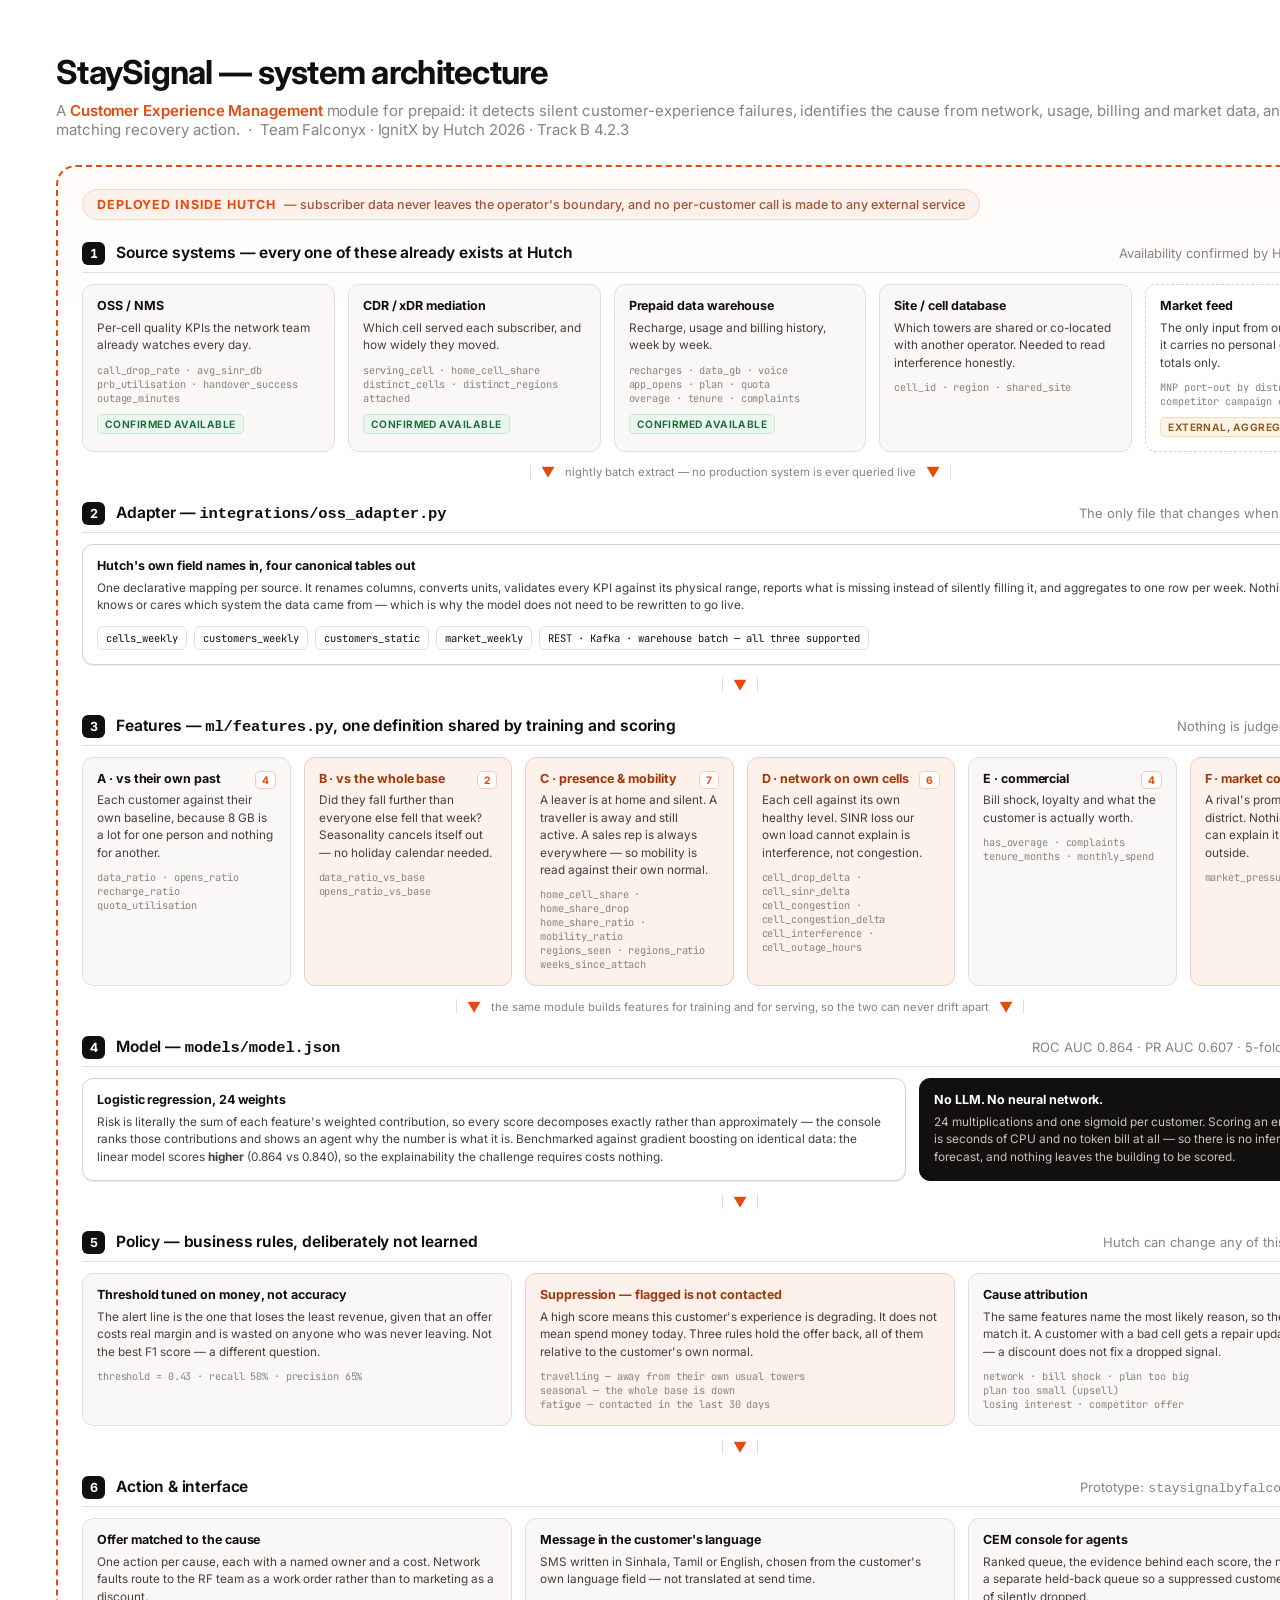
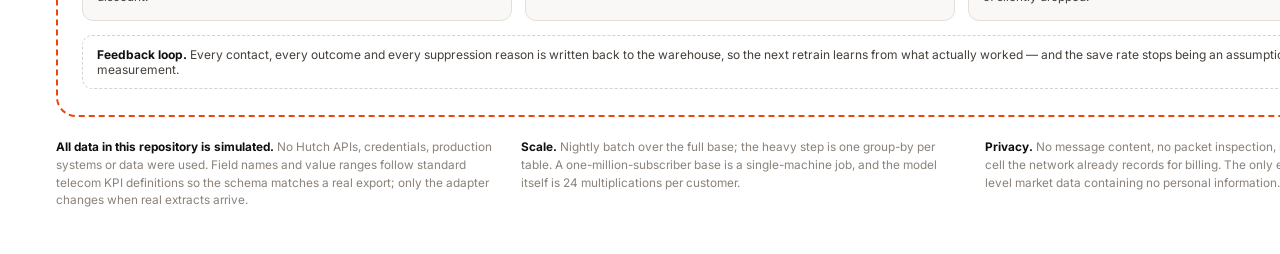
==== docs/architecture.html @ a152a298 "Initial commit" ====
<!doctype html>
<meta charset="utf-8">
<title>StaySignal — system architecture</title>
<link rel="preconnect" href="https://fonts.googleapis.com">
<link rel="preconnect" href="https://fonts.gstatic.com" crossorigin>
<link href="https://fonts.googleapis.com/css2?family=Inter:wght@400;500;600;700&family=JetBrains+Mono:wght@400;500&display=swap" rel="stylesheet">
<style>
  :root{
    --ink:#12100E; --body:#453F3A; --muted:#8A827B;
    --orange:#E8490B; --orange-soft:#FDF1EB;
    --line:#E4DED8; --panel:#FAF8F6; --paper:#FFFFFF;
  }
  *{box-sizing:border-box;margin:0;padding:0}
  body{
    width:1480px; background:var(--paper); color:var(--body);
    font-family:Inter,"Helvetica Neue",Arial,sans-serif;
    -webkit-font-smoothing:antialiased; padding:52px 56px 44px;
  }
  h1{font-size:33px; letter-spacing:-.022em; color:var(--ink); font-weight:700}
  .sub{font-size:15px; color:var(--muted); margin-top:9px; letter-spacing:-.005em}
  .sub b{color:var(--orange); font-weight:600}

  .boundary{
    margin-top:26px; border:2px dashed var(--orange); border-radius:20px;
    background:linear-gradient(180deg,#FFFCFB,#FFFFFF 180px); padding:22px 24px 26px;
  }
  .boundary-tag{
    display:inline-flex; align-items:center; gap:9px;
    font-size:12.5px; font-weight:700; letter-spacing:.07em; text-transform:uppercase;
    color:var(--orange); background:var(--orange-soft);
    border:1px solid #F6D3C3; border-radius:999px; padding:7px 14px;
  }
  .boundary-tag span{font-weight:500; text-transform:none; letter-spacing:0; color:#A8502F}

  .band{margin-top:22px}
  .band-h{
    display:flex; align-items:baseline; gap:11px; margin-bottom:11px;
    padding-bottom:7px; border-bottom:1px solid var(--line);
  }
  .n{
    flex:none; width:23px; height:23px; border-radius:6px;
    background:var(--ink); color:#fff; font-size:12.5px; font-weight:700;
    display:grid; place-items:center; font-variant-numeric:tabular-nums;
  }
  .band-h h2{font-size:15.5px; color:var(--ink); font-weight:650; letter-spacing:-.01em}
  .band-h p{font-size:13px; color:var(--muted); margin-left:auto; text-align:right}

  .row{display:grid; gap:13px}
  .c5{grid-template-columns:repeat(5,1fr)}
  .c6{grid-template-columns:repeat(6,1fr)}
  .c3{grid-template-columns:repeat(3,1fr)}
  .c2{grid-template-columns:1.72fr 1fr}

  .box{
    border:1px solid var(--line); border-radius:11px; background:var(--panel);
    padding:13px 14px 14px; min-height:0;
  }
  .box h3{
    font-size:12.5px; font-weight:700; color:var(--ink); letter-spacing:-.005em;
    line-height:1.25; margin-bottom:6px;
  }
  .box p{font-size:11.8px; line-height:1.48; color:var(--body)}
  .box .src{
    display:block; margin-top:8px; font-family:"JetBrains Mono",ui-monospace,monospace;
    font-size:10.3px; color:var(--muted); letter-spacing:-.01em;
  }
  .ok{
    display:inline-block; margin-top:9px; font-size:10.2px; font-weight:650;
    letter-spacing:.045em; text-transform:uppercase;
    color:#1C6B3A; background:#EAF6EE; border:1px solid #C8E6D3;
    border-radius:5px; padding:3px 7px;
  }
  .box.outside{background:#fff; border-style:dashed; border-color:#D8D1CA}
  .box.outside .ok{color:#8A5A1C; background:#FDF4E6; border-color:#EFDCBC}
  .box.lead{background:#fff; border-color:#D9D2CB; box-shadow:0 1px 0 #F1ECE7}
  .box.hot{background:var(--orange-soft); border-color:#F3CDBB}
  .box.hot h3{color:#A53607}
  .box.dark{background:var(--ink); border-color:var(--ink)}
  .box.dark h3{color:#fff}
  .box.dark p{color:#C9C2BB}

  .pills{display:flex; flex-wrap:wrap; gap:7px; margin-top:11px}
  .pill{
    font-family:"JetBrains Mono",ui-monospace,monospace; font-size:10.5px;
    color:var(--ink); background:#fff; border:1px solid var(--line);
    border-radius:6px; padding:4px 8px;
  }
  .count{
    float:right; font-size:10.3px; font-weight:700; color:var(--orange);
    background:#fff; border:1px solid #F3CDBB; border-radius:5px; padding:2px 6px;
    margin-left:6px;
  }
  .flow{
    display:flex; align-items:center; justify-content:center; gap:10px;
    margin:13px 0 2px; font-size:11.3px; color:var(--muted);
  }
  .flow i{
    display:block; width:1px; height:15px; background:var(--line);
  }
  .arrow{color:var(--orange); font-size:14px; line-height:1}

  .feedback{
    margin-top:14px; border:1px dashed #D8D1CA; border-radius:10px;
    padding:11px 14px; font-size:12px; color:var(--body); background:#fff;
  }
  .feedback b{color:var(--ink)}

  footer{
    margin-top:22px; display:flex; gap:26px; align-items:flex-start;
    font-size:11.8px; color:var(--muted); line-height:1.5;
  }
  footer div{flex:1}
  footer b{color:var(--ink)}
</style>

<h1>StaySignal — system architecture</h1>
<p class="sub">A <b>Customer Experience Management</b> module for prepaid: it detects silent
customer-experience failures, identifies the cause from network, usage, billing and market data,
and triggers the matching recovery action. &nbsp;·&nbsp; Team Falconyx · IgnitX by Hutch 2026 · Track B 4.2.3</p>

<div class="boundary">
  <div class="boundary-tag">Deployed inside Hutch
    <span>— subscriber data never leaves the operator's boundary, and no per-customer call is made to any external service</span>
  </div>

  <!-- 1 -->
  <div class="band">
    <div class="band-h"><div class="n">1</div><h2>Source systems — every one of these already exists at Hutch</h2>
      <p>Availability confirmed by Hutch IT, 1 Oct 2026</p></div>
    <div class="row c5">
      <div class="box"><h3>OSS / NMS</h3>
        <p>Per-cell quality KPIs the network team already watches every day.</p>
        <span class="src">call_drop_rate · avg_sinr_db<br>prb_utilisation · handover_success<br>outage_minutes</span>
        <span class="ok">confirmed available</span></div>
      <div class="box"><h3>CDR / xDR mediation</h3>
        <p>Which cell served each subscriber, and how widely they moved.</p>
        <span class="src">serving_cell · home_cell_share<br>distinct_cells · distinct_regions<br>attached</span>
        <span class="ok">confirmed available</span></div>
      <div class="box"><h3>Prepaid data warehouse</h3>
        <p>Recharge, usage and billing history, week by week.</p>
        <span class="src">recharges · data_gb · voice<br>app_opens · plan · quota<br>overage · tenure · complaints</span>
        <span class="ok">confirmed available</span></div>
      <div class="box"><h3>Site / cell database</h3>
        <p>Which towers are shared or co-located with another operator. Needed to read interference honestly.</p>
        <span class="src">cell_id · region · shared_site</span></div>
      <div class="box outside"><h3>Market feed</h3>
        <p>The only input from outside Hutch, and it carries no personal data — district totals only.</p>
        <span class="src">MNP port-out by district<br>competitor campaign calendar</span>
        <span class="ok">external, aggregate</span></div>
    </div>
  </div>

  <div class="flow"><i></i><span class="arrow">▼</span> nightly batch extract — no production system is ever queried live <span class="arrow">▼</span><i></i></div>

  <!-- 2 -->
  <div class="band">
    <div class="band-h"><div class="n">2</div><h2>Adapter — <code>integrations/oss_adapter.py</code></h2>
      <p>The only file that changes when real extracts arrive</p></div>
    <div class="row">
      <div class="box lead">
        <h3>Hutch's own field names in, four canonical tables out</h3>
        <p>One declarative mapping per source. It renames columns, converts units, validates every KPI
        against its physical range, reports what is missing instead of silently filling it, and aggregates
        to one row per week. Nothing downstream knows or cares which system the data came from — which is
        why the model does not need to be rewritten to go live.</p>
        <div class="pills">
          <span class="pill">cells_weekly</span><span class="pill">customers_weekly</span>
          <span class="pill">customers_static</span><span class="pill">market_weekly</span>
          <span class="pill">REST · Kafka · warehouse batch — all three supported</span>
        </div>
      </div>
    </div>
  </div>

  <div class="flow"><i></i><span class="arrow">▼</span><i></i></div>

  <!-- 3 -->
  <div class="band">
    <div class="band-h"><div class="n">3</div><h2>Features — <code>ml/features.py</code>, one definition shared by training and scoring</h2>
      <p>Nothing is judged in absolute terms</p></div>
    <div class="row c6">
      <div class="box"><h3>A · vs their own past<span class="count">4</span></h3>
        <p>Each customer against their own baseline, because 8 GB is a lot for one person and nothing for another.</p>
        <span class="src">data_ratio · opens_ratio<br>recharge_ratio<br>quota_utilisation</span></div>
      <div class="box hot"><h3>B · vs the whole base<span class="count">2</span></h3>
        <p>Did they fall further than everyone else fell that week? Seasonality cancels itself out — no holiday calendar needed.</p>
        <span class="src">data_ratio_vs_base<br>opens_ratio_vs_base</span></div>
      <div class="box hot"><h3>C · presence &amp; mobility<span class="count">7</span></h3>
        <p>A leaver is at home and silent. A traveller is away and still active. A sales rep is always everywhere — so mobility is read against their own normal.</p>
        <span class="src">home_cell_share · home_share_drop<br>home_share_ratio · mobility_ratio<br>regions_seen · regions_ratio<br>weeks_since_attach</span></div>
      <div class="box hot"><h3>D · network on own cells<span class="count">6</span></h3>
        <p>Each cell against its own healthy level. SINR loss our own load cannot explain is interference, not congestion.</p>
        <span class="src">cell_drop_delta · cell_sinr_delta<br>cell_congestion · cell_congestion_delta<br>cell_interference · cell_outage_hours</span></div>
      <div class="box"><h3>E · commercial<span class="count">4</span></h3>
        <p>Bill shock, loyalty and what the customer is actually worth.</p>
        <span class="src">has_overage · complaints<br>tenure_months · monthly_spend</span></div>
      <div class="box hot"><h3>F · market context<span class="count">1</span></h3>
        <p>A rival's promotion in their district. Nothing inside Hutch can explain it, so it comes from outside.</p>
        <span class="src">market_pressure</span></div>
    </div>
  </div>

  <div class="flow"><i></i><span class="arrow">▼</span> the same module builds features for training and for serving, so the two can never drift apart <span class="arrow">▼</span><i></i></div>

  <!-- 4 -->
  <div class="band">
    <div class="band-h"><div class="n">4</div><h2>Model — <code>models/model.json</code></h2>
      <p>ROC AUC 0.864 · PR AUC 0.607 · 5-fold CV 0.857 ± 0.008</p></div>
    <div class="row c2">
      <div class="box lead">
        <h3>Logistic regression, 24 weights</h3>
        <p>Risk is literally the sum of each feature's weighted contribution, so every score decomposes
        exactly rather than approximately — the console ranks those contributions and shows an agent why
        the number is what it is. Benchmarked against gradient boosting on identical data: the linear model
        scores <b>higher</b> (0.864 vs 0.840), so the explainability the challenge requires costs nothing.</p>
      </div>
      <div class="box dark">
        <h3>No LLM. No neural network.</h3>
        <p>24 multiplications and one sigmoid per customer. Scoring an entire prepaid base is seconds of CPU
        and no token bill at all — so there is no inference cost to forecast, and nothing leaves the building
        to be scored.</p>
      </div>
    </div>
  </div>

  <div class="flow"><i></i><span class="arrow">▼</span><i></i></div>

  <!-- 5 -->
  <div class="band">
    <div class="band-h"><div class="n">5</div><h2>Policy — business rules, deliberately not learned</h2>
      <p>Hutch can change any of this without retraining</p></div>
    <div class="row c3">
      <div class="box"><h3>Threshold tuned on money, not accuracy</h3>
        <p>The alert line is the one that loses the least revenue, given that an offer costs real margin and
        is wasted on anyone who was never leaving. Not the best F1 score — a different question.</p>
        <span class="src">threshold = 0.43 · recall 50% · precision 65%</span></div>
      <div class="box hot"><h3>Suppression — flagged is not contacted</h3>
        <p>A high score means this customer's experience is degrading. It does not mean spend money today.
        Three rules hold the offer back, all of them relative to the customer's own normal.</p>
        <span class="src">travelling — away from their own usual towers<br>seasonal — the whole base is down<br>fatigue — contacted in the last 30 days</span></div>
      <div class="box"><h3>Cause attribution</h3>
        <p>The same features name the most likely reason, so the action can match it. A customer with a bad
        cell gets a repair update, not a discount — a discount does not fix a dropped signal.</p>
        <span class="src">network · bill shock · plan too big<br>plan too small (upsell)<br>losing interest · competitor offer</span></div>
    </div>
  </div>

  <div class="flow"><i></i><span class="arrow">▼</span><i></i></div>

  <!-- 6 -->
  <div class="band">
    <div class="band-h"><div class="n">6</div><h2>Action &amp; interface</h2>
      <p>Prototype: <code>staysignalbyfalconyx.netlify.app</code></p></div>
    <div class="row c3">
      <div class="box"><h3>Offer matched to the cause</h3>
        <p>One action per cause, each with a named owner and a cost. Network faults route to the RF team as a
        work order rather than to marketing as a discount.</p></div>
      <div class="box"><h3>Message in the customer's language</h3>
        <p>SMS written in Sinhala, Tamil or English, chosen from the customer's own language field — not
        translated at send time.</p></div>
      <div class="box"><h3>CEM console for agents</h3>
        <p>Ranked queue, the evidence behind each score, the named tower, and a separate held-back queue so a
        suppressed customer is visible instead of silently dropped.</p></div>
    </div>
    <div class="feedback">
      <b>Feedback loop.</b> Every contact, every outcome and every suppression reason is written back to the
      warehouse, so the next retrain learns from what actually worked — and the save rate stops being an
      assumption and becomes a measurement.
    </div>
  </div>
</div>

<footer>
  <div><b>All data in this repository is simulated.</b> No Hutch APIs, credentials, production systems
  or data were used. Field names and value ranges follow standard telecom KPI definitions so the schema
  matches a real export; only the adapter changes when real extracts arrive.</div>
  <div><b>Scale.</b> Nightly batch over the full base; the heavy step is one group-by per table.
  A one-million-subscriber base is a single-machine job, and the model itself is 24 multiplications
  per customer.</div>
  <div><b>Privacy.</b> No message content, no packet inspection, no location beyond the cell the network
  already records for billing. The only external input is district-level market data containing no
  personal information.</div>
</footer>
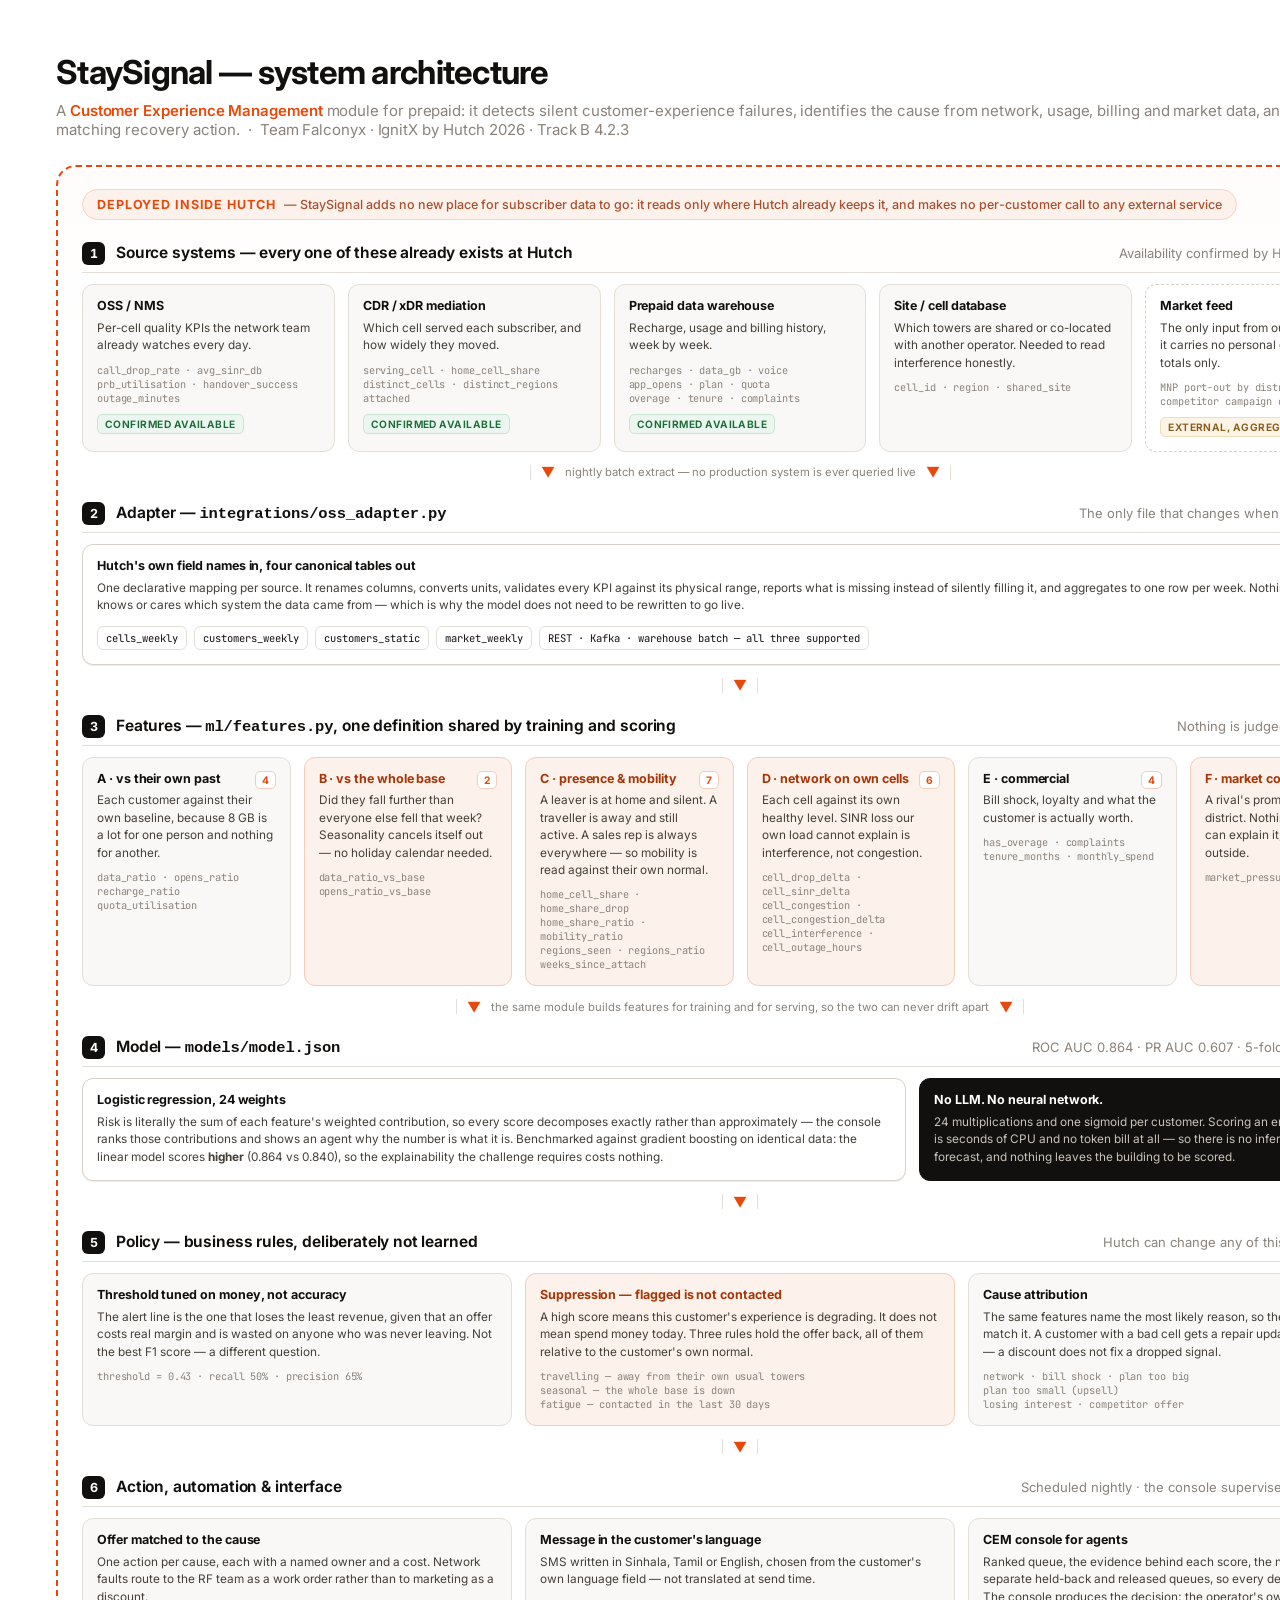
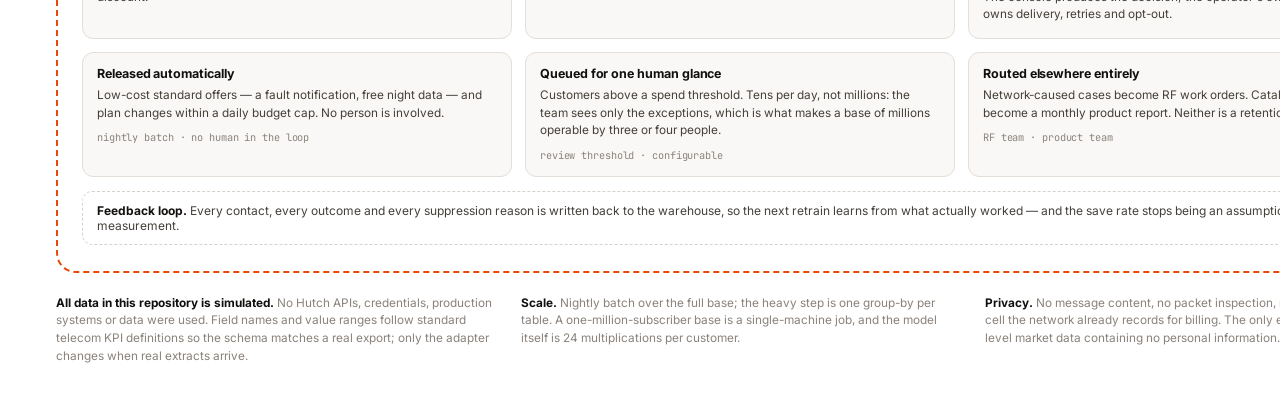
==== commit e82e57a0: "Rewrite README, fix department and live URL, correct stale figures - Department corrected to Electri" ====
--- a/docs/architecture.html
+++ b/docs/architecture.html
@@ -120,7 +120,7 @@
 
 <div class="boundary">
   <div class="boundary-tag">Deployed inside Hutch
-    <span>— subscriber data never leaves the operator's boundary, and no per-customer call is made to any external service</span>
+    <span>— StaySignal adds no new place for subscriber data to go: it reads only where Hutch already keeps it, and makes no per-customer call to any external service</span>
   </div>
 
   <!-- 1 -->
@@ -249,8 +249,8 @@
 
   <!-- 6 -->
   <div class="band">
-    <div class="band-h"><div class="n">6</div><h2>Action &amp; interface</h2>
-      <p>Prototype: <code>staysignalbyfalconyx.netlify.app</code></p></div>
+    <div class="band-h"><div class="n">6</div><h2>Action, automation &amp; interface</h2>
+      <p>Scheduled nightly &middot; the console supervises, it does not send</p></div>
     <div class="row c3">
       <div class="box"><h3>Offer matched to the cause</h3>
         <p>One action per cause, each with a named owner and a cost. Network faults route to the RF team as a
@@ -259,9 +259,26 @@
         <p>SMS written in Sinhala, Tamil or English, chosen from the customer's own language field — not
         translated at send time.</p></div>
       <div class="box"><h3>CEM console for agents</h3>
-        <p>Ranked queue, the evidence behind each score, the named tower, and a separate held-back queue so a
-        suppressed customer is visible instead of silently dropped.</p></div>
-    </div>
+        <p>Ranked queue, the evidence behind each score, the named tower, and separate held-back and
+        released queues, so every decision is visible. The console produces the decision; the operator's
+        own SMS platform owns delivery, retries and opt-out.</p></div>
+    </div>
+    <div class="row c3" style="margin-top:13px">
+      <div class="box"><h3>Released automatically</h3>
+        <p>Low-cost standard offers &mdash; a fault notification, free night data &mdash;
+        and plan changes within a daily budget cap. No person is involved.</p>
+        <span class="src">nightly batch &middot; no human in the loop</span></div>
+      <div class="box"><h3>Queued for one human glance</h3>
+        <p>Customers above a spend threshold. Tens per day, not millions: the team
+        sees only the exceptions, which is what makes a base of millions operable
+        by three or four people.</p>
+        <span class="src">review threshold &middot; configurable</span></div>
+      <div class="box"><h3>Routed elsewhere entirely</h3>
+        <p>Network-caused cases become RF work orders. Catalogue gaps become a
+        monthly product report. Neither is a retention offer.</p>
+        <span class="src">RF team &middot; product team</span></div>
+    </div>
+
     <div class="feedback">
       <b>Feedback loop.</b> Every contact, every outcome and every suppression reason is written back to the
       warehouse, so the next retrain learns from what actually worked — and the save rate stops being an
